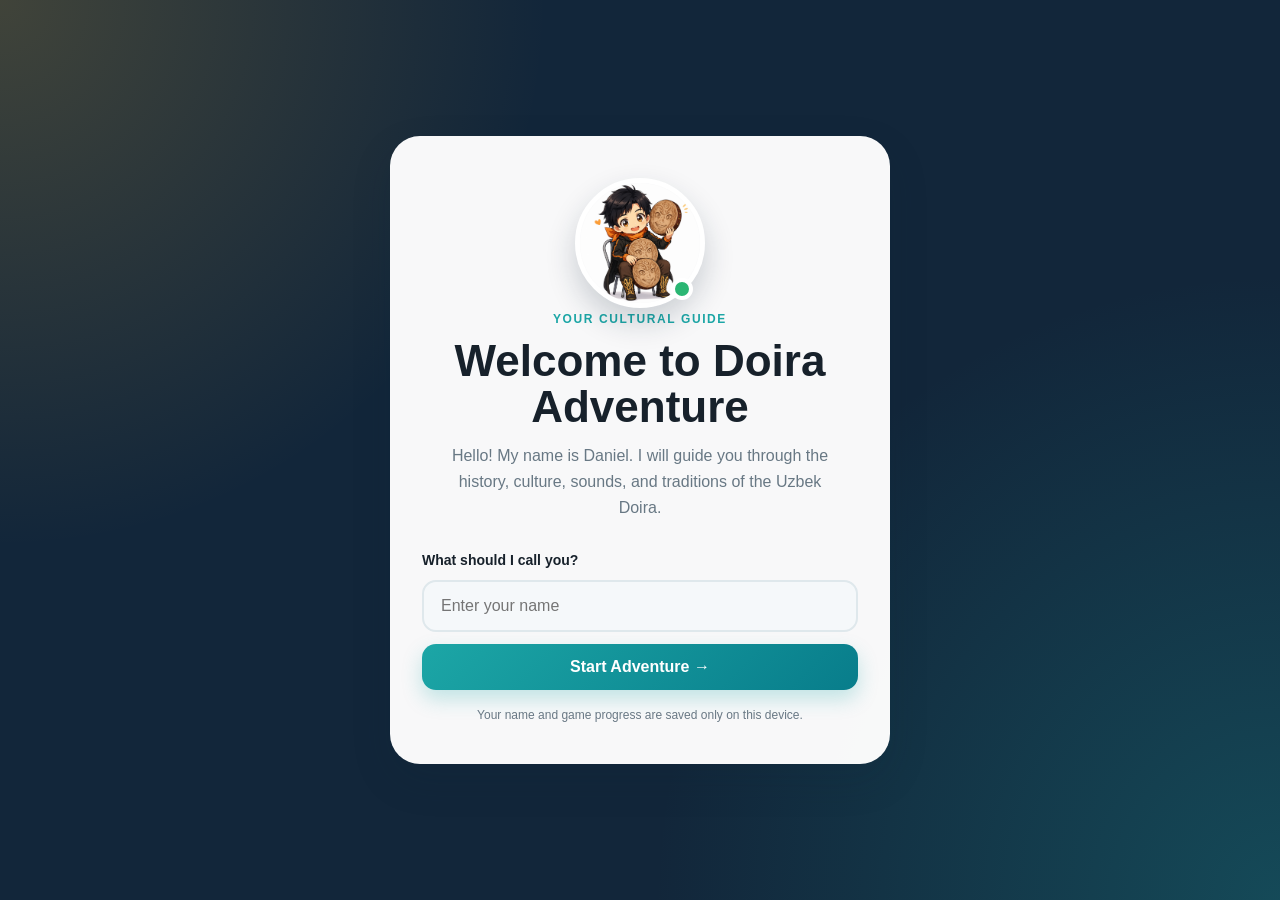
==== chat.html @ 69d6569d "Added full Daniel assistant page" ====
<!DOCTYPE html>
<html lang="en">
<head>
    <meta charset="UTF-8">

    <meta
        name="viewport"
        content="width=device-width, initial-scale=1.0"
    >

    <title>Daniel Assistant — Doira Adventure</title>

    <link rel="stylesheet" href="style.css">

    <script src="https://telegram.org/js/telegram-web-app.js"></script>
</head>

<body class="assistant-page">

<header class="app-header">

    <div class="brand-section">
        <img
            src="daniel.png"
            alt="Daniel"
            class="daniel-avatar header-avatar"
        >

        <div>
            <p class="brand-label">DOIRA CULTURAL GUIDE</p>
            <h1>Daniel Assistant</h1>
        </div>
    </div>

    <button
        class="profile-header-button"
        data-link="profile.html"
    >
        <span>👤</span>
        <span id="chatHeaderUsername">Player</span>
    </button>

</header>

<main class="assistant-layout">

    <aside class="assistant-sidebar">

        <section class="assistant-profile-card">

            <div class="avatar-wrapper">
                <img
                    src="daniel.png"
                    alt="Daniel chatbot"
                    class="daniel-avatar assistant-large-avatar"
                >

                <span class="online-indicator"></span>
            </div>

            <h2>Daniel</h2>

            <p class="assistant-status">
                ● Online cultural guide
            </p>

            <p>
                I can teach you about the Doira, explain game features,
                show your progress, and start an educational quiz.
            </p>

        </section>

        <section class="assistant-player-stats">

            <article>
                <span>⭐</span>

                <div>
                    <small>Your score</small>
                    <strong id="chatPageScore">0</strong>
                </div>
            </article>

            <article>
                <span>🏆</span>

                <div>
                    <small>Your rank</small>
                    <strong id="chatPageRank">New Learner</strong>
                </div>
            </article>

            <article>
                <span>🥁</span>

                <div>
                    <small>Selected Doira</small>
                    <strong id="chatPageDoira">Classic</strong>
                </div>
            </article>

        </section>

        <section class="assistant-topic-list">

            <p class="section-label">POPULAR TOPICS</p>

            <button data-question="What is Doira?">
                🥁 What is Doira?
            </button>

            <button data-question="Tell me about the history of Doira">
                📜 History of Doira
            </button>

            <button data-question="How is Doira played?">
                🎵 Playing techniques
            </button>

            <button data-question="What is the structure of Doira?">
                🔨 Structure and materials
            </button>

            <button data-question="Why is Doira important in Uzbek culture?">
                🇺🇿 Uzbek culture
            </button>

            <button data-question="/quiz">
                📝 Start the quiz
            </button>

        </section>

    </aside>

    <section class="assistant-chat-panel">

        <header class="assistant-chat-header">

            <div class="chat-agent">

                <img
                    src="daniel.png"
                    alt="Daniel"
                    class="daniel-avatar chat-page-avatar"
                >

                <div>
                    <strong>Chat with Daniel</strong>
                    <span>Ask about Doira or your game progress</span>
                </div>

            </div>

            <button
                id="clearChatHistory"
                class="clear-chat-button"
                type="button"
                title="Clear conversation"
            >
                🗑 Clear
            </button>

        </header>

        <div
            id="chatMessages"
            class="assistant-page-messages"
        >

            <div class="message bot-message">
                Hello! I am Daniel 😊

                You can ask me about the Doira, Uzbek culture, your score,
                collection, achievements, game progress, or start a quiz.
            </div>

        </div>

        <section class="assistant-suggestions">

            <p>Suggested questions</p>

            <div class="assistant-suggestion-grid">

                <button data-question="What can you do?">
                    ❓ Your functions
                </button>

                <button data-question="How many points do I have?">
                    ⭐ My score
                </button>

                <button data-question="What is my current rank?">
                    🏆 My rank
                </button>

                <button data-question="What is my next goal?">
                    📈 Next goal
                </button>

                <button data-question="Which Doira am I using?">
                    🥁 Current Doira
                </button>

                <button data-question="What achievements can I unlock?">
                    🏅 Achievements
                </button>

                <button data-question="How can I unlock Golden Doira?">
                    ✨ Golden Doira
                </button>

                <button data-question="How can I unlock Ancient Doira?">
                    🏺 Ancient Doira
                </button>

                <button data-question="Tell me an interesting fact about Doira">
                    💡 Random fact
                </button>

                <button data-question="What creates the jingling sound?">
                    🔔 Doira sound
                </button>

                <button data-question="Where is Doira usually played?">
                    🎉 Performances
                </button>

                <button data-question="How is my progress saved?">
                    💾 Saving progress
                </button>

                <button data-question="How does the bonus work?">
                    🎁 Bonus points
                </button>

                <button data-question="/quiz">
                    📝 Start quiz
                </button>

            </div>

        </section>

        <form
            id="chatForm"
            class="assistant-page-input"
        >

            <input
                id="chatInput"
                type="text"
                placeholder="Ask Daniel a question..."
                maxlength="300"
                autocomplete="off"
            >

            <button type="submit">
                <span>Send</span>
                <span>➤</span>
            </button>

        </form>

    </section>

</main>

<nav class="bottom-navigation">

    <button
        class="nav-button"
        data-link="index.html"
    >
        <span>🎮</span>
        Game
    </button>

    <button class="nav-button active">
        <span>💬</span>
        Assistant
    </button>

    <button
        class="nav-button"
        data-link="profile.html"
    >
        <span>👤</span>
        Profile
    </button>

</nav>

<script src="script.js"></script>

</body>
</html>
---- style.css ----
:root {
    --primary-dark: #12263a;
    --secondary-dark: #19364d;
    --turquoise: #1ca6a6;
    --turquoise-light: #75d6ce;
    --gold: #e5ad39;
    --cream: #fff8e8;
    --surface: #ffffff;
    --surface-soft: #f5f8fa;
    --text-main: #17212b;
    --text-muted: #687884;
    --success: #2bb673;
    --danger: #dc5a5a;
    --border: #dfe8ec;
    --shadow: 0 16px 40px rgba(15, 39, 57, 0.13);
    --small-shadow: 0 8px 24px rgba(15, 39, 57, 0.1);
}

* {
    box-sizing: border-box;
}

html {
    scroll-behavior: smooth;
}

body {
    min-height: 100vh;
    margin: 0;
    padding-bottom: 90px;
    color: var(--text-main);
    font-family: Arial, Helvetica, sans-serif;
    background:
        radial-gradient(
            circle at top right,
            rgba(117, 214, 206, 0.25),
            transparent 35%
        ),
        linear-gradient(180deg, #f6fbfc 0%, #eef5f7 100%);
}

button,
input {
    font: inherit;
}

button {
    cursor: pointer;
}

.hidden {
    display: none !important;
}

/* Shared avatar */

.daniel-avatar {
    object-fit: cover;
    border-radius: 50%;
    background: var(--surface);
}

.header-avatar {
    width: 50px;
    height: 50px;
    border: 3px solid rgba(255, 255, 255, 0.25);
}

.fact-avatar {
    width: 56px;
    height: 56px;
    border: 3px solid var(--turquoise-light);
}

.chat-avatar {
    width: 43px;
    height: 43px;
}

/* Login */

.login-page {
    display: grid;
    place-items: center;
    padding: 24px;
    background:
        radial-gradient(
            circle at top left,
            rgba(229, 173, 57, 0.22),
            transparent 35%
        ),
        radial-gradient(
            circle at bottom right,
            rgba(28, 166, 166, 0.28),
            transparent 40%
        ),
        var(--primary-dark);
}

.login-layout {
    width: 100%;
    max-width: 500px;
}

.login-card {
    padding: 42px 32px;
    text-align: center;
    border-radius: 30px;
    background: rgba(255, 255, 255, 0.97);
    box-shadow: var(--shadow);
}

.avatar-wrapper {
    position: relative;
    display: inline-block;
}

.large-avatar {
    width: 130px;
    height: 130px;
    border: 5px solid var(--surface);
    box-shadow: 0 14px 30px rgba(18, 38, 58, 0.2);
}

.online-indicator {
    position: absolute;
    right: 12px;
    bottom: 12px;
    width: 22px;
    height: 22px;
    border: 4px solid white;
    border-radius: 50%;
    background: var(--success);
}

.small-label,
.section-label,
.brand-label,
.stage-label {
    margin: 0;
    color: var(--turquoise);
    font-size: 12px;
    font-weight: 800;
    letter-spacing: 1.6px;
}

.login-card h1 {
    margin: 12px 0;
    font-size: clamp(30px, 7vw, 44px);
    line-height: 1.05;
}

.login-description {
    margin: 0 auto 30px;
    max-width: 390px;
    color: var(--text-muted);
    font-size: 16px;
    line-height: 1.65;
}

.login-form {
    display: flex;
    flex-direction: column;
    gap: 12px;
    text-align: left;
}

.login-form label {
    font-size: 14px;
    font-weight: 700;
}

.login-form input {
    width: 100%;
    padding: 15px 17px;
    color: var(--text-main);
    border: 2px solid var(--border);
    border-radius: 14px;
    outline: none;
    background: var(--surface-soft);
    transition: 0.2s;
}

.login-form input:focus {
    border-color: var(--turquoise);
    box-shadow: 0 0 0 4px rgba(28, 166, 166, 0.13);
}

.privacy-text {
    margin: 18px 0 0;
    color: var(--text-muted);
    font-size: 12px;
}

/* Buttons */

.primary-button,
.secondary-button {
    border: none;
    border-radius: 14px;
    font-weight: 700;
    transition:
        transform 0.2s,
        box-shadow 0.2s,
        opacity 0.2s;
}

.primary-button {
    padding: 14px 20px;
    color: white;
    background:
        linear-gradient(
            135deg,
            var(--turquoise),
            #087d8b
        );
    box-shadow: 0 9px 20px rgba(28, 166, 166, 0.25);
}

.secondary-button {
    padding: 11px 16px;
    color: var(--primary-dark);
    border: 1px solid var(--border);
    background: var(--surface-soft);
}

.primary-button:hover,
.secondary-button:hover {
    transform: translateY(-2px);
}

.primary-button:active,
.secondary-button:active {
    transform: translateY(0);
}

.primary-button:disabled,
.secondary-button:disabled {
    cursor: not-allowed;
    opacity: 0.45;
    transform: none;
}

.full-button {
    width: 100%;
}

/* App header */

.app-header {
    position: sticky;
    top: 0;
    z-index: 30;
    display: flex;
    justify-content: space-between;
    align-items: center;
    min-height: 82px;
    padding: 15px 22px;
    color: white;
    background:
        linear-gradient(
            135deg,
            var(--primary-dark),
            var(--secondary-dark)
        );
    box-shadow: 0 5px 18px rgba(18, 38, 58, 0.2);
}

.brand-section {
    display: flex;
    align-items: center;
    gap: 12px;
}

.brand-section h1 {
    margin: 2px 0 0;
    font-size: 21px;
}

.brand-label {
    color: var(--turquoise-light);
    font-size: 10px;
}

.profile-header-button,
.small-icon-button {
    border: none;
    color: white;
    background: rgba(255, 255, 255, 0.11);
}

.profile-header-button {
    display: flex;
    align-items: center;
    gap: 7px;
    padding: 10px 13px;
    border-radius: 12px;
}

.small-icon-button {
    width: 42px;
    height: 42px;
    border-radius: 50%;
    font-size: 20px;
}

/* Layout */

.page-container {
    width: min(100% - 28px, 920px);
    margin: 0 auto;
    padding: 24px 0;
}

.game-page-container {
    max-width: 760px;
}

.content-card,
.progress-card,
.score-card,
.profile-hero {
    border: 1px solid rgba(223, 232, 236, 0.75);
    background: rgba(255, 255, 255, 0.95);
    box-shadow: var(--small-shadow);
}

/* Score */

.score-dashboard {
    display: grid;
    grid-template-columns: 1.15fr 1fr;
    gap: 14px;
}

.score-card {
    padding: 18px;
    border-radius: 18px;
}

.score-card p {
    margin: 0 0 8px;
    color: var(--text-muted);
    font-size: 13px;
}

.score-card strong {
    font-size: 18px;
}

.main-score-card {
    color: white;
    border: none;
    background:
        linear-gradient(
            135deg,
            var(--turquoise),
            #087d8b
        );
}

.main-score-card p {
    color: rgba(255, 255, 255, 0.75);
}

.score-value {
    display: flex;
    align-items: center;
    gap: 8px;
}

.score-value strong {
    font-size: 30px;
}

/* Progress */

.progress-card {
    margin-top: 14px;
    padding: 17px;
    border-radius: 18px;
}

.progress-header {
    display: flex;
    justify-content: space-between;
    gap: 12px;
    margin-bottom: 10px;
    font-size: 13px;
    font-weight: 700;
}

.progress-header span:last-child {
    color: var(--turquoise);
}

.progress-track {
    height: 11px;
    overflow: hidden;
    border-radius: 99px;
    background: #e7eff2;
}

.progress-fill {
    width: 0;
    height: 100%;
    border-radius: inherit;
    background:
        linear-gradient(
            90deg,
            var(--gold),
            #ffda75
        );
    transition: width 0.4s ease;
}

/* Game stage */

.doira-stage {
    position: relative;
    overflow: hidden;
    margin-top: 18px;
    padding: 36px 20px 28px;
    text-align: center;
    border-radius: 28px;
    color: white;
    background:
        linear-gradient(
            145deg,
            var(--primary-dark),
            #214d65
        );
    box-shadow: var(--shadow);
}

.stage-decoration {
    position: absolute;
    border-radius: 50%;
    background: rgba(117, 214, 206, 0.12);
}

.decoration-one {
    top: -70px;
    right: -60px;
    width: 220px;
    height: 220px;
}

.decoration-two {
    bottom: -100px;
    left: -80px;
    width: 250px;
    height: 250px;
}

.stage-label {
    position: relative;
    color: var(--gold);
}

.doira-wrapper {
    position: relative;
    z-index: 2;
    display: inline-grid;
    place-items: center;
    width: min(78vw, 330px);
    height: min(78vw, 330px);
    margin: 15px 0 8px;
}

.doira-glow {
    position: absolute;
    width: 82%;
    height: 82%;
    border-radius: 50%;
    background: rgba(229, 173, 57, 0.2);
    filter: blur(22px);
    animation: glowPulse 2s infinite alternate;
}

#doira {
    position: relative;
    z-index: 2;
    width: 88%;
    max-height: 88%;
    object-fit: contain;
    cursor: pointer;
    user-select: none;
    -webkit-tap-highlight-color: transparent;
    filter: drop-shadow(0 18px 18px rgba(0, 0, 0, 0.3));
    transition: transform 0.12s ease;
}

#doira:hover {
    transform: scale(1.025);
}

#doira.click-animation {
    transform: scale(0.89) rotate(-2deg);
}

.doira-stage h2 {
    position: relative;
    z-index: 2;
    margin: 0 0 7px;
}

.doira-stage > p:last-child {
    position: relative;
    z-index: 2;
    margin: 0;
    color: rgba(255, 255, 255, 0.72);
}

#floatingPointsContainer {
    position: absolute;
    inset: 0;
    z-index: 5;
    pointer-events: none;
}

.floating-point {
    position: absolute;
    left: 50%;
    top: 38%;
    font-size: 28px;
    font-weight: 900;
    transform: translate(-50%, -50%);
    animation: floatingScore 0.8s ease-out forwards;
}

.normal-point {
    color: white;
    text-shadow: 0 3px 10px rgba(0, 0, 0, 0.4);
}

.bonus-point {
    color: #ffd65c;
    font-size: 35px;
    text-shadow:
        0 0 12px rgba(255, 214, 92, 0.8),
        0 4px 10px rgba(0, 0, 0, 0.35);
}

/* Cards */

.content-card {
    margin-top: 18px;
    padding: 21px;
    border-radius: 22px;
}

.section-heading,
.daniel-fact-header {
    display: flex;
    justify-content: space-between;
    align-items: center;
}

.section-heading h2,
.daniel-fact-header h2 {
    margin: 3px 0 0;
    font-size: 21px;
}

.section-icon {
    font-size: 32px;
}

.daniel-fact-header {
    justify-content: flex-start;
    gap: 13px;
}

.fact-text {
    min-height: 52px;
    margin: 18px 0 11px;
    color: var(--text-main);
    font-size: 16px;
    line-height: 1.6;
}

.fact-progress {
    padding-top: 11px;
    color: var(--turquoise);
    border-top: 1px solid var(--border);
    font-size: 13px;
    font-weight: 700;
}

.mini-features-grid {
    display: grid;
    grid-template-columns: 1fr 1fr;
    gap: 14px;
    margin-top: 18px;
}

.mini-feature-card {
    padding: 20px;
    border-radius: 20px;
    border: 1px solid var(--border);
    background: white;
    box-shadow: var(--small-shadow);
    cursor: pointer;
    transition: 0.2s;
}

.mini-feature-card:hover {
    transform: translateY(-3px);
}

.mini-feature-card span {
    font-size: 30px;
}

.mini-feature-card h3 {
    margin: 10px 0 6px;
}

.mini-feature-card p {
    margin: 0;
    color: var(--text-muted);
    font-size: 13px;
    line-height: 1.45;
}

/* Profile */

.profile-hero {
    display: flex;
    align-items: center;
    gap: 18px;
    padding: 23px;
    border-radius: 22px;
}

.profile-avatar {
    display: grid;
    place-items: center;
    width: 72px;
    height: 72px;
    flex-shrink: 0;
    color: white;
    border-radius: 50%;
    background:
        linear-gradient(
            135deg,
            var(--turquoise),
            var(--primary-dark)
        );
    font-size: 29px;
    font-weight: 800;
}

.profile-hero h2 {
    margin: 4px 0;
}

.profile-hero p:last-child {
    margin: 0;
    color: var(--text-muted);
}

.statistics-grid {
    display: grid;
    grid-template-columns: repeat(2, 1fr);
    gap: 14px;
    margin-top: 18px;
}

.stat-card {
    display: flex;
    align-items: center;
    gap: 13px;
    padding: 17px;
    border-radius: 18px;
    border: 1px solid var(--border);
    background: white;
    box-shadow: var(--small-shadow);
}

.stat-icon {
    font-size: 29px;
}

.stat-card p {
    margin: 0 0 5px;
    color: var(--text-muted);
    font-size: 12px;
}

.collection-grid {
    display: grid;
    grid-template-columns: repeat(3, 1fr);
    gap: 15px;
    margin-top: 20px;
}

.collection-card {
    padding: 14px;
    text-align: center;
    border: 2px solid transparent;
    border-radius: 18px;
    background: var(--surface-soft);
    transition: 0.2s;
}

.collection-card.selected {
    border-color: var(--turquoise);
    box-shadow: 0 0 0 4px rgba(28, 166, 166, 0.1);
}

.collection-image-wrapper {
    position: relative;
    display: grid;
    place-items: center;
    min-height: 145px;
    border-radius: 14px;
    background: white;
}

.collection-image {
    width: 120px;
    height: 120px;
    object-fit: contain;
}

.collection-image.locked-image {
    opacity: 0.3;
    filter: grayscale(1);
}

.lock-overlay {
    position: absolute;
    display: grid;
    place-items: center;
    inset: 0;
    color: white;
    border-radius: 14px;
    background: rgba(18, 38, 58, 0.65);
    font-weight: 800;
}

.collection-card h3 {
    margin: 13px 0 5px;
}

.collection-card p {
    min-height: 34px;
    margin: 0 0 12px;
    color: var(--text-muted);
    font-size: 12px;
}

.achievement-list {
    display: flex;
    flex-direction: column;
    gap: 11px;
    margin-top: 18px;
}

.achievement-item {
    display: grid;
    grid-template-columns: auto 1fr auto;
    align-items: center;
    gap: 13px;
    padding: 14px;
    border-radius: 15px;
    background: var(--surface-soft);
    opacity: 0.58;
}

.achievement-item.unlocked {
    opacity: 1;
    background: rgba(43, 182, 115, 0.09);
}

.achievement-item > span {
    font-size: 28px;
}

.achievement-item h3,
.achievement-item p {
    margin: 0;
}

.achievement-item p {
    margin-top: 3px;
    color: var(--text-muted);
    font-size: 12px;
}

.achievement-status {
    color: var(--text-muted);
    font-size: 12px;
}

.achievement-item.unlocked .achievement-status {
    color: var(--success);
}

/* Bottom navigation */

.bottom-navigation {
    position: fixed;
    left: 50%;
    bottom: 13px;
    z-index: 40;
    display: flex;
    gap: 6px;
    width: min(calc(100% - 26px), 430px);
    padding: 7px;
    border: 1px solid rgba(223, 232, 236, 0.8);
    border-radius: 20px;
    background: rgba(255, 255, 255, 0.94);
    box-shadow: var(--shadow);
    backdrop-filter: blur(12px);
    transform: translateX(-50%);
}

.nav-button {
    display: flex;
    flex: 1;
    flex-direction: column;
    align-items: center;
    gap: 3px;
    padding: 9px;
    color: var(--text-muted);
    border: none;
    border-radius: 14px;
    background: transparent;
    font-size: 11px;
    font-weight: 700;
}

.nav-button span {
    font-size: 20px;
}

.nav-button.active {
    color: white;
    background: var(--primary-dark);
}

/* Chat */

.chat-button {
    position: fixed;
    right: 18px;
    bottom: 93px;
    z-index: 70;
    display: grid;
    place-items: center;
    width: 63px;
    height: 63px;
    padding: 0;
    border: 4px solid white;
    border-radius: 50%;
    background: var(--turquoise);
    box-shadow: 0 12px 25px rgba(18, 38, 58, 0.25);
}

.chat-button img {
    width: 100%;
    height: 100%;
    border-radius: inherit;
    object-fit: cover;
}

.chat-notification {
    position: absolute;
    top: -4px;
    right: -3px;
    display: grid;
    place-items: center;
    width: 21px;
    height: 21px;
    color: white;
    border: 2px solid white;
    border-radius: 50%;
    background: var(--danger);
    font-size: 11px;
    font-weight: 800;
}

.chat-window {
    position: fixed;
    right: 18px;
    bottom: 166px;
    z-index: 80;
    display: flex;
    flex-direction: column;
    width: min(370px, calc(100% - 28px));
    height: min(570px, calc(100vh - 200px));
    overflow: hidden;
    border: 1px solid var(--border);
    border-radius: 24px;
    background: white;
    box-shadow: 0 24px 60px rgba(18, 38, 58, 0.32);
}

.chat-header {
    display: flex;
    justify-content: space-between;
    align-items: center;
    padding: 13px 15px;
    color: white;
    background:
        linear-gradient(
            135deg,
            var(--primary-dark),
            var(--secondary-dark)
        );
}

.chat-agent {
    display: flex;
    align-items: center;
    gap: 10px;
}

.chat-agent strong,
.chat-agent span {
    display: block;
}

.chat-agent span {
    margin-top: 3px;
    color: var(--turquoise-light);
    font-size: 11px;
}

.close-chat {
    padding: 2px 8px;
    color: white;
    border: none;
    background: transparent;
    font-size: 29px;
}

.chat-messages {
    flex: 1;
    padding: 14px;
    overflow-y: auto;
    background: #f1f6f8;
}

.message {
    width: fit-content;
    max-width: 84%;
    margin-bottom: 10px;
    padding: 10px 12px;
    border-radius: 14px;
    line-height: 1.45;
    word-break: break-word;
}

.bot-message {
    border-bottom-left-radius: 4px;
    background: white;
    box-shadow: 0 3px 10px rgba(18, 38, 58, 0.07);
}

.user-message {
    margin-left: auto;
    color: white;
    border-bottom-right-radius: 4px;
    background: var(--turquoise);
}

.quick-questions {
    display: flex;
    gap: 7px;
    padding: 9px;
    overflow-x: auto;
    border-top: 1px solid var(--border);
    background: white;
}

.quick-questions button {
    flex-shrink: 0;
    padding: 7px 10px;
    color: var(--primary-dark);
    border: 1px solid var(--border);
    border-radius: 99px;
    background: var(--surface-soft);
    font-size: 11px;
}

.chat-input-area {
    display: flex;
    gap: 8px;
    padding: 10px;
    border-top: 1px solid var(--border);
    background: white;
}

.chat-input-area input {
    flex: 1;
    min-width: 0;
    padding: 11px 12px;
    border: 1px solid var(--border);
    border-radius: 12px;
    outline: none;
}

.chat-input-area input:focus {
    border-color: var(--turquoise);
}

.chat-input-area button {
    width: 44px;
    color: white;
    border: none;
    border-radius: 12px;
    background: var(--turquoise);
}

/* Animations */

@keyframes glowPulse {
    from {
        transform: scale(0.92);
        opacity: 0.6;
    }

    to {
        transform: scale(1.08);
        opacity: 1;
    }
}

@keyframes floatingScore {
    0% {
        opacity: 1;
        transform: translate(-50%, -30%) scale(0.75);
    }

    40% {
        transform: translate(-50%, -80%) scale(1.18);
    }

    100% {
        opacity: 0;
        transform: translate(-50%, -170%) scale(1);
    }
}

@media (max-width: 700px) {
    .collection-grid {
        grid-template-columns: 1fr;
    }

    .collection-image-wrapper {
        min-height: 170px;
    }

    .statistics-grid {
        grid-template-columns: 1fr 1fr;
    }
}

@media (max-width: 520px) {
    .app-header {
        padding: 13px 15px;
    }

    .header-avatar {
        width: 44px;
        height: 44px;
    }

    .brand-section h1 {
        font-size: 17px;
    }

    .profile-header-button {
        max-width: 115px;
    }

    .profile-header-button span:last-child {
        overflow: hidden;
        text-overflow: ellipsis;
        white-space: nowrap;
    }

    .score-dashboard,
    .mini-features-grid {
        grid-template-columns: 1fr;
    }

    .statistics-grid {
        grid-template-columns: 1fr;
    }

    .progress-header {
        flex-direction: column;
    }

    .login-card {
        padding: 35px 21px;
    }

    .large-avatar {
        width: 110px;
        height: 110px;
    }

    .chat-window {
        right: 10px;
        bottom: 158px;
        width: calc(100% - 20px);
        height: min(560px, calc(100vh - 180px));
    }

    .chat-button {
        right: 14px;
    }
}

.quiz-message {
    width: 100%;
    max-width: 100%;
}

.quiz-question-title {
    margin: 0 0 6px;
    color: var(--turquoise);
    font-size: 12px;
    font-weight: 800;
    text-transform: uppercase;
}

.quiz-question-text {
    margin: 0 0 12px;
    font-weight: 700;
    line-height: 1.45;
}

.chat-quiz-options {
    display: flex;
    flex-direction: column;
    gap: 7px;
}

.chat-quiz-options button {
    width: 100%;
    padding: 10px;
    text-align: left;
    color: var(--text-main);
    border: 1px solid var(--border);
    border-radius: 10px;
    background: var(--surface-soft);
    transition: 0.2s;
}

.chat-quiz-options button:hover:not(:disabled) {
    border-color: var(--turquoise);
    background: rgba(28, 166, 166, 0.08);
}

.chat-quiz-options button:disabled {
    cursor: default;
}

.chat-quiz-options button.correct-answer {
    color: #176b47;
    border-color: var(--success);
    background: rgba(43, 182, 115, 0.16);
}

.chat-quiz-options button.wrong-answer {
    color: #932f2f;
    border-color: var(--danger);
    background: rgba(220, 90, 90, 0.15);
}

/* Full Daniel assistant page */

.assistant-page {
    padding-bottom: 95px;
    overflow-x: hidden;
}

.assistant-layout {
    display: grid;
    grid-template-columns: 300px minmax(0, 1fr);
    gap: 20px;
    width: min(calc(100% - 30px), 1200px);
    height: calc(100vh - 192px);
    min-height: 650px;
    margin: 20px auto;
}

.assistant-sidebar,
.assistant-chat-panel {
    border: 1px solid var(--border);
    background: rgba(255, 255, 255, 0.96);
    box-shadow: var(--shadow);
}

.assistant-sidebar {
    overflow-y: auto;
    padding: 20px;
    border-radius: 24px;
}

.assistant-profile-card {
    padding-bottom: 20px;
    text-align: center;
    border-bottom: 1px solid var(--border);
}

.assistant-large-avatar {
    width: 105px;
    height: 105px;
    border: 4px solid white;
    box-shadow: var(--small-shadow);
}

.assistant-profile-card h2 {
    margin: 12px 0 4px;
}

.assistant-profile-card > p:last-child {
    margin: 13px 0 0;
    color: var(--text-muted);
    font-size: 13px;
    line-height: 1.55;
}

.assistant-status {
    margin: 0;
    color: var(--success);
    font-size: 12px;
    font-weight: 700;
}

.assistant-player-stats {
    display: flex;
    flex-direction: column;
    gap: 9px;
    margin: 18px 0;
}

.assistant-player-stats article {
    display: flex;
    align-items: center;
    gap: 11px;
    padding: 12px;
    border-radius: 14px;
    background: var(--surface-soft);
}

.assistant-player-stats article > span {
    font-size: 25px;
}

.assistant-player-stats small,
.assistant-player-stats strong {
    display: block;
    text-align: left;
}

.assistant-player-stats small {
    margin-bottom: 3px;
    color: var(--text-muted);
    font-size: 10px;
}

.assistant-player-stats strong {
    font-size: 13px;
}

.assistant-topic-list {
    display: flex;
    flex-direction: column;
    gap: 8px;
}

.assistant-topic-list .section-label {
    margin-bottom: 4px;
}

.assistant-topic-list button {
    width: 100%;
    padding: 11px 12px;
    text-align: left;
    color: var(--text-main);
    border: 1px solid var(--border);
    border-radius: 12px;
    background: white;
    transition: 0.2s;
}

.assistant-topic-list button:hover {
    color: var(--turquoise);
    border-color: var(--turquoise);
    background: rgba(28, 166, 166, 0.07);
    transform: translateX(3px);
}

.assistant-chat-panel {
    display: flex;
    min-width: 0;
    overflow: hidden;
    flex-direction: column;
    border-radius: 24px;
}

.assistant-chat-header {
    display: flex;
    justify-content: space-between;
    align-items: center;
    padding: 14px 18px;
    color: white;
    background:
        linear-gradient(
            135deg,
            var(--primary-dark),
            var(--secondary-dark)
        );
}

.chat-page-avatar {
    width: 48px;
    height: 48px;
    border: 2px solid rgba(255, 255, 255, 0.3);
}

.clear-chat-button {
    padding: 9px 12px;
    color: white;
    border: 1px solid rgba(255, 255, 255, 0.2);
    border-radius: 11px;
    background: rgba(255, 255, 255, 0.1);
}

.clear-chat-button:hover {
    background: rgba(255, 255, 255, 0.2);
}

.assistant-page-messages {
    flex: 1;
    min-height: 250px;
    padding: 22px;
    overflow-y: auto;
    background:
        radial-gradient(
            circle at top right,
            rgba(117, 214, 206, 0.13),
            transparent 34%
        ),
        #f1f6f8;
}

.assistant-page-messages .message {
    max-width: min(78%, 680px);
    padding: 13px 15px;
    font-size: 15px;
    line-height: 1.55;
}

.assistant-page-messages .bot-message {
    border-left: 3px solid var(--turquoise);
}

.assistant-page-messages .user-message {
    border-right: 3px solid var(--gold);
}

.chat-typing-indicator {
    display: flex;
    align-items: center;
    gap: 5px;
    width: fit-content;
    padding: 13px 16px;
    border-radius: 14px;
    border-bottom-left-radius: 4px;
    background: white;
    box-shadow: 0 3px 10px rgba(18, 38, 58, 0.07);
}

.chat-typing-indicator span {
    width: 7px;
    height: 7px;
    border-radius: 50%;
    background: var(--turquoise);
    animation: typingDot 1s infinite ease-in-out;
}

.chat-typing-indicator span:nth-child(2) {
    animation-delay: 0.15s;
}

.chat-typing-indicator span:nth-child(3) {
    animation-delay: 0.3s;
}

.assistant-suggestions {
    padding: 12px 16px;
    border-top: 1px solid var(--border);
    background: white;
}

.assistant-suggestions > p {
    margin: 0 0 8px;
    color: var(--text-muted);
    font-size: 11px;
    font-weight: 700;
    text-transform: uppercase;
}

.assistant-suggestion-grid {
    display: flex;
    gap: 7px;
    overflow-x: auto;
    padding-bottom: 3px;
}

.assistant-suggestion-grid button {
    flex-shrink: 0;
    padding: 8px 11px;
    color: var(--primary-dark);
    border: 1px solid var(--border);
    border-radius: 99px;
    background: var(--surface-soft);
    font-size: 12px;
    transition: 0.2s;
}

.assistant-suggestion-grid button:hover {
    color: white;
    border-color: var(--turquoise);
    background: var(--turquoise);
}

.assistant-page-input {
    display: flex;
    gap: 10px;
    padding: 14px 16px;
    border-top: 1px solid var(--border);
    background: white;
}

.assistant-page-input input {
    flex: 1;
    min-width: 0;
    padding: 14px 16px;
    color: var(--text-main);
    border: 2px solid var(--border);
    border-radius: 14px;
    outline: none;
    background: var(--surface-soft);
}

.assistant-page-input input:focus {
    border-color: var(--turquoise);
    box-shadow: 0 0 0 4px rgba(28, 166, 166, 0.1);
}

.assistant-page-input button {
    display: flex;
    align-items: center;
    gap: 7px;
    padding: 12px 18px;
    color: white;
    border: none;
    border-radius: 14px;
    background:
        linear-gradient(
            135deg,
            var(--turquoise),
            #087d8b
        );
    font-weight: 700;
}

@keyframes typingDot {
    0%,
    60%,
    100% {
        transform: translateY(0);
        opacity: 0.45;
    }

    30% {
        transform: translateY(-5px);
        opacity: 1;
    }
}

@media (max-width: 850px) {
    .assistant-layout {
        display: block;
        height: auto;
        min-height: 0;
    }

    .assistant-sidebar {
        margin-bottom: 16px;
    }

    .assistant-profile-card {
        display: grid;
        grid-template-columns: auto 1fr;
        column-gap: 16px;
        text-align: left;
    }

    .assistant-profile-card .avatar-wrapper {
        grid-row: span 3;
    }

    .assistant-profile-card > p:last-child {
        grid-column: 1 / -1;
    }

    .assistant-player-stats {
        display: grid;
        grid-template-columns: repeat(3, 1fr);
    }

    .assistant-topic-list {
        display: grid;
        grid-template-columns: repeat(2, 1fr);
    }

    .assistant-chat-panel {
        height: 680px;
    }
}

@media (max-width: 560px) {
    .assistant-layout {
        width: min(calc(100% - 18px), 1200px);
        margin: 10px auto;
    }

    .assistant-sidebar {
        padding: 15px;
        border-radius: 18px;
    }

    .assistant-large-avatar {
        width: 75px;
        height: 75px;
    }

    .assistant-player-stats {
        grid-template-columns: 1fr;
    }

    .assistant-topic-list {
        grid-template-columns: 1fr;
    }

    .assistant-chat-panel {
        height: calc(100vh - 185px);
        min-height: 580px;
        border-radius: 18px;
    }

    .assistant-page-messages {
        padding: 14px;
    }

    .assistant-page-messages .message {
        max-width: 90%;
        font-size: 14px;
    }

    .assistant-page-input button span:first-child {
        display: none;
    }

    .assistant-page-input button {
        width: 50px;
        justify-content: center;
        padding: 12px;
    }

    .clear-chat-button {
        font-size: 0;
    }

    .clear-chat-button::after {
        content: "🗑";
        font-size: 17px;
    }
}
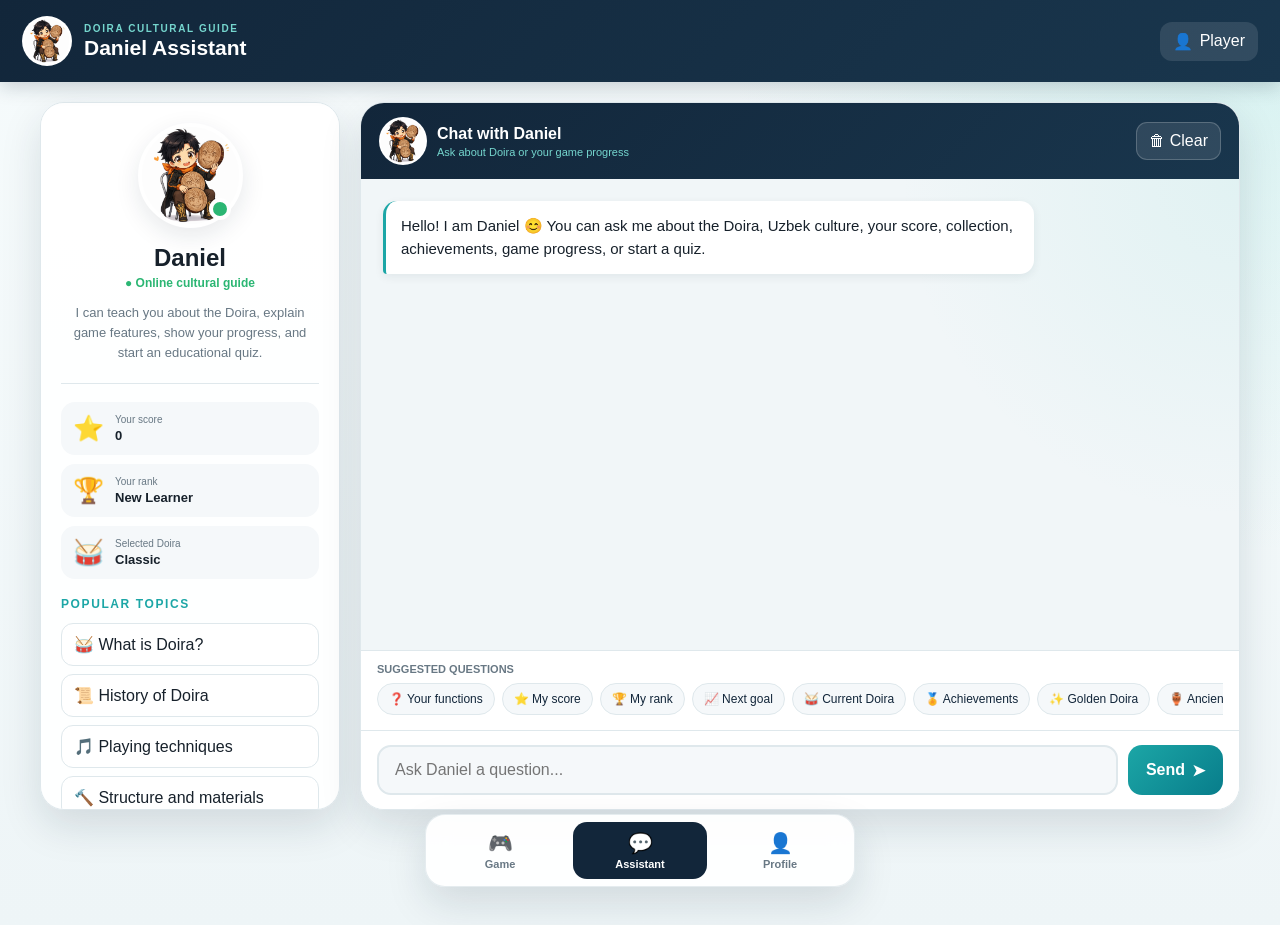
==== commit 46da2057: "Connected quiz to Daniel assistant" ====
--- a/chat.html
+++ b/chat.html
@@ -236,8 +236,8 @@
                     🎁 Bonus points
                 </button>
 
-                <button data-question="/quiz">
-                    📝 Start quiz
+                <button type="button" data-question="/quiz">
+                    📝 Start Quiz
                 </button>
 
             </div>
--- a/style.css
+++ b/style.css
@@ -1588,4 +1588,89 @@
         content: "🗑";
         font-size: 17px;
     }
+}
+
+
+/* Chat quiz */
+
+.quiz-message {
+    width: 100%;
+    max-width: min(100%, 680px) !important;
+}
+
+.quiz-question-title {
+    margin: 0 0 7px;
+    color: var(--turquoise);
+    font-size: 12px;
+    font-weight: 800;
+    letter-spacing: 0.8px;
+    text-transform: uppercase;
+}
+
+.quiz-question-text {
+    margin: 0 0 13px;
+    font-size: 15px;
+    font-weight: 700;
+    line-height: 1.5;
+}
+
+.chat-quiz-options {
+    display: flex;
+    flex-direction: column;
+    gap: 8px;
+}
+
+.chat-quiz-options button {
+    width: 100%;
+    padding: 11px 13px;
+    text-align: left;
+    color: var(--text-main);
+    border: 1px solid var(--border);
+    border-radius: 11px;
+    background: var(--surface-soft);
+    transition:
+        border-color 0.2s,
+        background 0.2s,
+        transform 0.2s;
+}
+
+.chat-quiz-options button:hover:not(:disabled) {
+    border-color: var(--turquoise);
+    background: rgba(28, 166, 166, 0.08);
+    transform: translateX(3px);
+}
+
+.chat-quiz-options button:disabled {
+    cursor: default;
+}
+
+.chat-quiz-options button.correct-answer {
+    color: #176b47;
+    border-color: var(--success);
+    background: rgba(43, 182, 115, 0.16);
+}
+
+.chat-quiz-options button.wrong-answer {
+    color: #932f2f;
+    border-color: var(--danger);
+    background: rgba(220, 90, 90, 0.15);
+}
+
+.quiz-restart-message {
+    padding: 8px;
+}
+
+.quiz-restart-button {
+    width: 100%;
+    padding: 11px 15px;
+    color: white;
+    border: none;
+    border-radius: 11px;
+    background:
+        linear-gradient(
+            135deg,
+            var(--turquoise),
+            #087d8b
+        );
+    font-weight: 700;
 }
